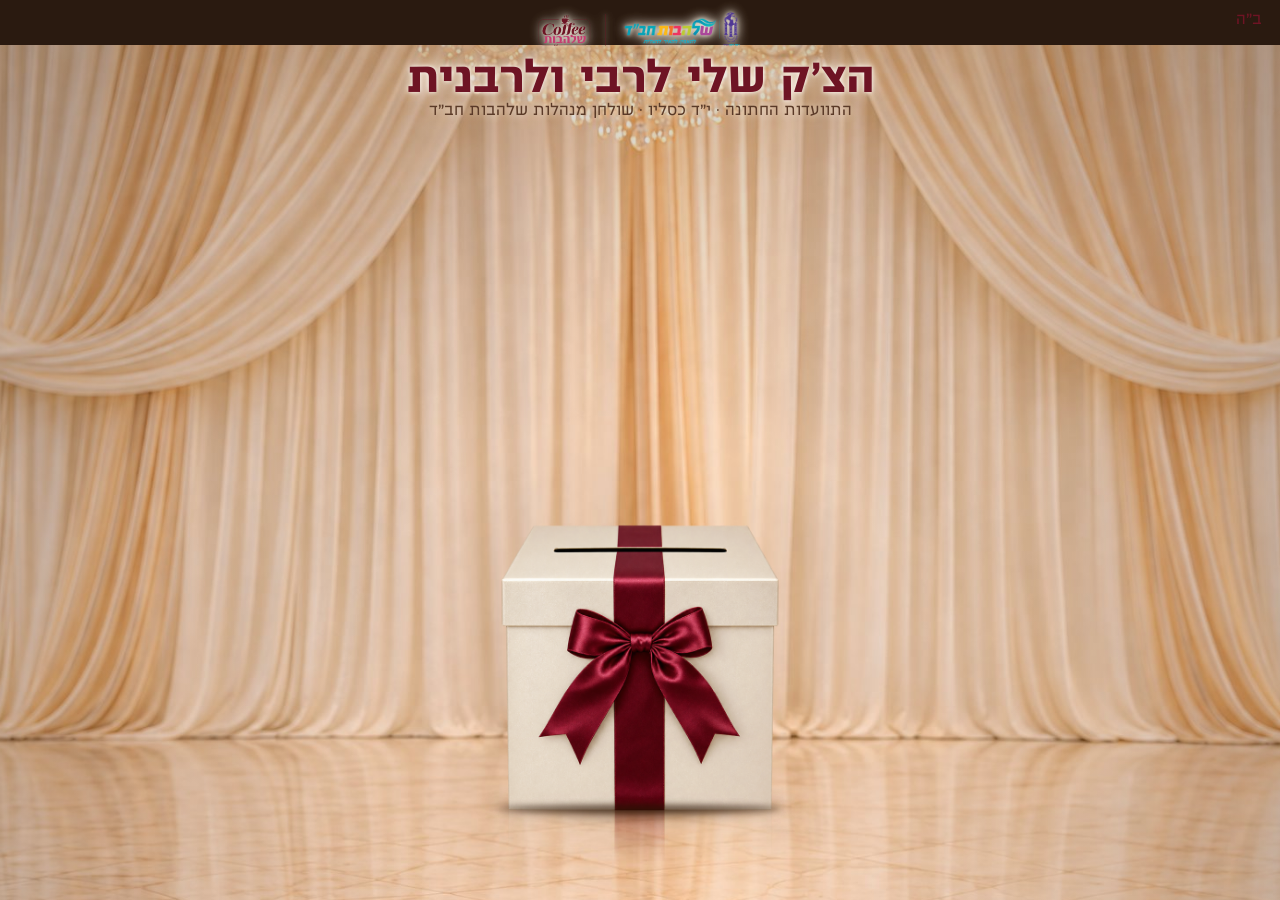
==== checks.html @ 69084625 "תיבת הצ'קים: בטלפון רק אישור, המתנות רק במסך המרכזי" ====
<!doctype html>
<html lang="he" dir="rtl">
<head>
<meta charset="utf-8">
<meta name="viewport" content="width=device-width, initial-scale=1">
<title>תיבת הצ׳קים לרבי ולרבנית</title>
<meta name="description" content="התוועדות החתונה · שולחן מנהלות שלהבות חב״ד — הצ׳ק שלך לרבי ולרבנית">
<meta property="og:title" content="תיבת הצ׳קים לרבי ולרבנית">
<meta property="og:image" content="https://ea649.github.io/rebbe-wedding-table/images/checks/box.png">
<style>
@font-face { font-family: 'Tamlil'; src: url('fonts/FbTamlil-Regular.otf') format('opentype'); font-weight: 400; font-display: swap; }
@font-face { font-family: 'Tamlil'; src: url('fonts/FbTamlil-Bold.otf') format('opentype'); font-weight: 700; font-display: swap; }
@font-face { font-family: 'Levin'; src: url('fonts/FbShirbut-Regular.otf') format('opentype'); font-display: swap; }
:root {
  --wine: #6e1424; --wine-deep: #3a0c14; --gold: #b08a48; --gold-soft: #e2c788; --ivory: #fbf6ec;
  --ink: #1f2b5a; /* דיו כחול של עט */
  --check: #e9f1f6; --check-line: #9db4c4; --check-txt: #2e4a5e;
  --f: 'Tamlil', sans-serif;
}
* { box-sizing: border-box; }
[hidden] { display: none !important; }
html, body { margin: 0; height: 100%; }
body { font-family: var(--f); background: #2a1a10; color: #fff; overflow: hidden; }
button, input, select, textarea { font-family: var(--f); }

/* ===== האולם: הרקע ממלא את המסך, התיבה יושבת על הבמה העגולה ===== */
.hall { position: fixed; left: 50%; bottom: -5vh; width: max(100vw, 150vh); height: max(66.667vw, 100vh); transform: translateX(-50%);
  overflow: hidden; }
/* הרקע עמום ומטושטש — רק הבמה והתיבה חדות */
.hall .bg { position: absolute; inset: 0; background: url('images/checks/hall-floor.jpg') center / 100% 100% no-repeat; }
.hall::after { content: ''; position: absolute; inset: 0; background: radial-gradient(ellipse at 50% 72%, transparent 30%, rgba(30,12,6,.35) 100%); pointer-events: none; }
/* החריץ בתיבה שבתמונה — יעד הצ'ק העף */
.box { position: absolute; left: 50%; bottom: 12.3%; width: 26%; aspect-ratio: 1; transform: translateX(-50%); z-index: 6; border: 0; padding: 0; background: none; cursor: pointer; transition: transform .25s; }
.box img { width: 100%; height: 100%; display: block; position: relative; }
/* עומדת על הרצפה: צל מגע צמוד והשתקפות עדינה בשיש */
.box::before { content: ''; position: absolute; left: 3%; right: 3%; top: 87%; height: 13%; background: radial-gradient(ellipse 50% 40% at 50% 38%, rgba(60,32,10,.75) 0%, rgba(60,32,10,.45) 45%, transparent 100%); filter: blur(5px); }
.box::after { content: ''; position: absolute; left: 10%; right: 10%; top: 91.6%; height: 2.4%; border-radius: 50%; background: rgba(45,22,6,.7); filter: blur(3px); pointer-events: none; }
.box .refl { position: absolute; left: 0; top: 86%; width: 100%; height: 100%; transform: scaleY(-1); opacity: .42; pointer-events: none; -webkit-mask-image: linear-gradient(to top, #000 0%, transparent 22%); mask-image: linear-gradient(to top, #000 0%, transparent 22%); }
.box:hover { transform: translateX(-50%) scale(1.03); }
.box:hover img:not(.refl) { filter: drop-shadow(0 0 1.6vw rgba(255,220,150,.9)); }
.box .slot { position: absolute; left: 50%; top: 18.8%; width: 50%; height: 0; transform: translateX(-50%); }

/* כל מתנה במארז פתוח, האיור יוצא ממנו והשם כתוב מתחת */
.gift { position: absolute; z-index: 4; transform: translate(-50%, 0); text-align: center; transition: left .8s, bottom .8s, width .8s, transform .25s; cursor: pointer; }
.gift:hover { transform: translate(-50%, -4%) scale(1.05); }
.pkg { position: relative; width: 100%; aspect-ratio: 1; }
.pkg .base { position: absolute; inset: 0; width: 100%; height: 100%; }
.gift .pkg::after { content: ''; position: absolute; left: 14%; right: 14%; top: 85%; height: 11%; background: radial-gradient(ellipse at 50% 35%, rgba(70,40,15,.55) 0%, rgba(70,40,15,.25) 42%, transparent 70%); filter: blur(2px); z-index: -1; }
.pkg .pics { position: absolute; left: 6%; right: 6%; bottom: 22%; display: flex; justify-content: center; align-items: flex-end; }
.pkg .pics.two { bottom: 34%; left: -4%; right: -4%; }
.pkg .front { position: absolute; left: 0; top: 41.9%; width: 100%; display: block; pointer-events: none; }
.pkg .pics > * { animation: float 3.2s ease-in-out infinite; }
.pkg .pics > * + * { animation-delay: -1.6s; }
@keyframes float { 0%, 100% { transform: translateY(0) rotate(-2deg); } 50% { transform: translateY(-5%) rotate(2deg); } }
.pkg .pics img { width: 100%; display: block; filter: drop-shadow(0 .3vw .5vw rgba(40,20,5,.35)); }
.pkg .pics.two img { width: 56%; flex: none; } .pkg .pics.two img + img { margin-inline-start: -8%; }
.gift .nm { display: block; margin-top: .3vw; color: var(--wine); font-family: 'Levin', var(--f); font-size: clamp(15px, 1.4vw, 28px); line-height: 1.05; white-space: nowrap;
  text-shadow: 0 0 6px #fff8ea, 0 0 12px #fff8ea, 0 0 3px #fff; }
.gift.new { animation: rise 1s cubic-bezier(.2,.9,.3,1.2); }
@keyframes rise { from { transform: translate(-50%, 40%) scale(.3); opacity: 0; } }
.pending { aspect-ratio: 1; width: 100%; display: grid; place-items: center; }
.pending i { width: 60%; aspect-ratio: 1; border-radius: 50%; background: radial-gradient(circle, rgba(255,240,200,.95), rgba(226,199,136,.5) 45%, transparent 70%); animation: glow 1.4s ease-in-out infinite alternate; }
@keyframes glow { to { transform: scale(1.25); opacity: .6; } }

/* ===== כותרת ===== */
.top { position: fixed; top: 0; left: 0; right: 0; z-index: 10; text-align: center; padding: 10px 16px 0; pointer-events: none; }
.bh { position: fixed; top: 12px; right: 18px; font-size: 15px; color: var(--wine); z-index: 11; }
.pill { display: inline-flex; align-items: center; gap: 14px; }
.pill img { filter: drop-shadow(0 0 6px rgba(255,248,234,.95)) drop-shadow(0 0 2px rgba(255,248,234,.9)); }
.pill img { height: clamp(38px, 3.2vw, 58px); display: block; } .pill img + img { height: clamp(30px, 2.5vw, 44px); padding-inline-start: 14px; border-inline-start: 1px solid rgba(110,20,36,.35); }
.top h1 { margin: 4px 0 0; font-weight: 700; font-size: clamp(28px, 3.2vw, 56px); line-height: 1.05; color: var(--wine); text-shadow: 0 0 14px rgba(255,250,240,.9), 0 0 4px #fff; }
.top .sub { font-size: clamp(14px, 1.2vw, 22px); color: #5a3a28; text-shadow: 0 0 8px rgba(255,250,240,.95); }

.count { position: fixed; right: 2.2vw; top: 6vh; z-index: 11; text-align: center; background: rgba(251,246,236,.92); color: var(--wine); border-radius: 18px; padding: 10px 18px; box-shadow: 0 0 0 1px var(--gold); }
.count b { display: block; font-size: clamp(28px, 3vw, 52px); line-height: 1; }
.count span { font-size: clamp(13px, 1vw, 18px); }
.qr { position: fixed; left: 2.2vw; top: 3vh; z-index: 11; text-align: center; color: var(--wine); font-weight: 700; font-size: clamp(15px, 1.2vw, 22px); background: #fff; padding: 12px 12px 8px; border-radius: 14px; }
body:not(.screen) .qr { display: none; }

/* ===== הצ'ק ===== */
.modal { position: fixed; inset: 0; z-index: 50; display: grid; place-items: center; background: rgba(25,10,5,.55); backdrop-filter: blur(3px); padding: 16px; overflow: auto; }
.modal[hidden] { display: none; }
.check { position: relative; width: min(1180px, 96vw); aspect-ratio: 2.25 / 1; container-type: inline-size; color: var(--check-txt); direction: rtl;
  background:
    repeating-linear-gradient(115deg, rgba(120,160,185,.07) 0 2px, transparent 2px 7px),
    radial-gradient(ellipse at 30% 40%, #f6fafc 0%, var(--check) 60%, #dce8ef 100%);
  border-radius: .6cqw; box-shadow: 0 3cqw 6cqw -2cqw rgba(0,0,0,.6); padding: 1.6cqw 3cqw 4.2cqw 5.6cqw; display: flex; flex-direction: column; transform-origin: 50% 50%; }
.check.in { animation: checkIn .55s cubic-bezier(.2,.9,.3,1.15); }
@keyframes checkIn { from { transform: translateY(30px) scale(.9) rotate(-2deg); opacity: 0; } }
/* פס צד שמאלי כמו בצ'ק אמיתי */
.check .side { position: absolute; left: 0; top: 0; bottom: 0; width: 3.6cqw; background: linear-gradient(180deg, #8c1e2e, #6e1424 60%, #43091a); border-radius: .6cqw 0 0 .6cqw; display: grid; place-items: center; }
.check .side span { writing-mode: vertical-rl; transform: rotate(180deg); color: var(--gold-soft); font-size: 1.25cqw; letter-spacing: .25em; white-space: nowrap; }
.check .x { position: absolute; top: .8cqw; left: 4.6cqw; width: 2.6cqw; height: 2.6cqw; border: 0; border-radius: 50%; background: rgba(46,74,94,.12); color: var(--check-txt); font-size: 1.8cqw; line-height: 1; cursor: pointer; }
.ck-head { display: flex; justify-content: space-between; align-items: flex-start; border-bottom: 1px solid var(--check-line); padding-bottom: .8cqw; }
.holder { font-size: 1.55cqw; line-height: 1.6; }
.holder .row { display: flex; align-items: baseline; gap: .6cqw; }
.holder label { font-weight: 700; color: var(--check-txt); }
.bank { display: flex; align-items: center; gap: 1cqw; text-align: left; margin-left: 3cqw; }
.bank img { height: 4.2cqw; display: block; }
.bank div { font-size: 1.2cqw; line-height: 1.3; text-align: right; }
.bank div b { display: block; font-size: 1.6cqw; color: var(--wine); }
.stamp { position: absolute; top: 6.2cqw; left: 40%; border: 2px solid var(--check-txt); padding: .15cqw 1.2cqw; font-size: 1.5cqw; font-weight: 700; transform: rotate(-8deg); opacity: .85; }
.stamp small { display: block; font-size: .8cqw; font-weight: 400; text-align: center; }

.line { display: flex; align-items: flex-end; gap: 1.2cqw; margin-top: 1.4cqw; }
.lbl { flex: none; font-size: 1.6cqw; font-weight: 700; line-height: 1.1; text-align: center; }
.lbl small { display: block; font-size: .85cqw; font-weight: 400; letter-spacing: .1em; direction: ltr; }
.fill { flex: 1; border-bottom: 1.5px solid var(--check-txt); min-height: 3.4cqw; display: flex; align-items: flex-end; padding: 0 .8cqw .2cqw; }
.hand { color: var(--ink); font-family: 'Levin', var(--f); font-size: 3cqw; font-weight: 400; line-height: 1.15; }
input.hand, textarea.hand, select.hand { width: 100%; border: 0; background: transparent; outline: none; padding: 0; }
input.hand::placeholder, textarea.hand::placeholder { color: rgba(31,43,90,.38); font-weight: 400; }
select.hand { font-family: var(--f); }
.holder input.hand { font-size: 1.9cqw; border-bottom: 1px dotted var(--check-line); width: 18cqw; }
.holder select.hand { font-size: 1.7cqw; border-bottom: 1px dotted var(--check-line); width: 18cqw; cursor: pointer; }

/* שורת "על סך" עם הקטגוריות ותיבת הסכום שמציגה את האיור */
.sum { flex: 1; display: flex; gap: 2cqw; margin-top: 1.6cqw; align-items: stretch; }
.sum .line.cats-line { align-items: flex-start; }
.sum .line.cats-line .lbl { padding-top: .3cqw; }
.sum .main { flex: 1; display: flex; flex-direction: column; justify-content: space-between; gap: 1.2cqw; }
.chips { display: flex; flex-wrap: wrap; gap: .7cqw; }
.chip { border: 1.5px solid var(--check-line); background: rgba(255,255,255,.7); color: var(--check-txt); border-radius: 99px; padding: .25cqw 1cqw .35cqw; font-size: 1.55cqw; cursor: pointer; transition: .15s; }
.chip:hover { border-color: var(--wine); }
.chip.on { background: var(--wine); color: #fff; border-color: var(--wine); box-shadow: 0 .3cqw .8cqw -.2cqw rgba(110,20,36,.6); }
.chip.other { border: 2px solid var(--gold); background: linear-gradient(160deg, #fff7df, #f3dfae); color: var(--wine); font-weight: 700; box-shadow: 0 0 0 3px rgba(226,199,136,.35), 0 .3cqw .9cqw -.2cqw rgba(176,138,72,.7); }
.chip.other.on { background: linear-gradient(160deg, #c9a45a, #b08a48); color: #fff; border-color: #8a6a2e; }
.amount { flex: none; width: 23cqw; border: 1.5px solid var(--check-txt); background: rgba(255,255,255,.55); display: grid; place-items: center; position: relative; padding: .6cqw; }
.amount::before { content: 'המתנה'; position: absolute; top: -1.1cqw; right: 1cqw; background: var(--check); padding: 0 .5cqw; font-size: 1.1cqw; font-weight: 700; }
.amount .pics { display: flex; justify-content: center; align-items: flex-end; width: 100%; height: 100%; }
.amount img { max-width: 100%; max-height: 19cqw; object-fit: contain; filter: drop-shadow(0 .4cqw .5cqw rgba(0,0,0,.3)); animation: pop .4s ease; }
.amount .pics.two img { max-width: 55%; } .amount .pics.two img + img { margin-inline-start: -8%; }
.amount .empty { font-size: 1.2cqw; color: rgba(46,74,94,.55); text-align: center; line-height: 1.3; }
.amount .magic { font-size: 1.25cqw; text-align: center; color: var(--wine); line-height: 1.3; }
.amount .magic b { display: block; font-size: 3.4cqw; }
@keyframes pop { from { transform: scale(.6); opacity: 0; } }
textarea.hand { resize: none; font-size: 2.1cqw; height: 3.1cqw; overflow: hidden; }

.ck-foot { display: flex; align-items: flex-end; gap: 2cqw; margin-top: 1.6cqw; }
.sig { flex: 1.3; }
.sig .fill { justify-content: center; }
.sig .hand { font-size: 3.6cqw; transform: rotate(-4deg); display: inline-block; }
.date { flex: 1; display: flex; gap: .8cqw; align-items: flex-end; }
.date .fill { justify-content: center; } .date .hand { font-size: 2.2cqw; }
.go { flex: none; border: 0; cursor: pointer; background: linear-gradient(160deg, #8c1e2e, #6e1424 55%, #43091a); color: #fff; font-size: 1.8cqw; font-weight: 700; padding: .8cqw 2.2cqw; border-radius: 99px; box-shadow: 0 0 0 2px var(--gold-soft), 0 1cqw 2cqw -.6cqw rgba(40,5,10,.7); }
.go:disabled { opacity: .6; cursor: wait; }
.err { color: #b3261e; font-size: 1.3cqw; font-weight: 700; min-height: 1.6cqw; text-align: center; margin-top: .3cqw; }
.micr { position: absolute; bottom: 1.2cqw; left: 6cqw; right: 3cqw; direction: ltr; text-align: center; font-family: 'OCR A Std', 'Consolas', monospace; font-size: 1.45cqw; letter-spacing: .3em; color: #3c4f5c; opacity: .8; }

/* טלפון: הצ'ק עומד לאורך */
@media (max-width: 700px) {
  .check { aspect-ratio: auto; container-type: normal; padding: 14px 14px 46px 40px; font-size: 16px; }
  .check .side { width: 26px; } .check .side span { font-size: 11px; }
  .check .x { left: 34px; top: 8px; width: 30px; height: 30px; font-size: 20px; }
  .ck-head { flex-direction: column-reverse; gap: 10px; padding-bottom: 10px; }
  .bank { margin: 0 auto 0 0; } .bank img { height: 34px; } .bank div { font-size: 12px; } .bank div b { font-size: 15px; }
  .holder { font-size: 16px; } .holder input.hand, .holder select.hand { width: 100%; font-size: 18px; }
  .stamp { top: 12px; left: auto; right: 14px; font-size: 13px; padding: 2px 8px; } .stamp small { font-size: 8px; }
  .line { margin-top: 14px; } .lbl { font-size: 15px; } .lbl small { font-size: 9px; } .fill { min-height: 34px; } .hand { font-size: 22px; }
  .sum { flex-direction: column-reverse; margin-top: 14px; flex: none; }
  .amount img { max-height: 135px; }
  .amount { width: 100%; height: 150px; } .amount::before { font-size: 12px; top: -10px; } .amount img { max-height: 135px; } .amount .empty, .amount .magic { font-size: 13px; } .amount .magic b { font-size: 30px; }
  .chip { font-size: 14px; padding: 4px 11px 5px; } .chips { gap: 6px; }
  textarea.hand { font-size: 18px; height: 52px; }
  .ck-foot { flex-wrap: wrap; } .sig { flex-basis: 100%; } .sig .hand { font-size: 24px; } .date .hand { font-size: 18px; }
  .go { font-size: 18px; padding: 10px 22px; flex-basis: 100%; }
  .err { font-size: 14px; }
  .micr { font-size: 10px; bottom: 12px; left: 40px; right: 10px; }
}

/* ===== גילוי: מארז סגור ← הסרט נפתח והמכסה עף ← האיור עולה מתוך המארז ← השם נכתב ===== */
body:not(.big) .gift { display: none; }
/* בטלפון: אחרי השליחה רק אישור */
.thanks { position: fixed; inset: 0; z-index: 48; display: grid; place-items: center; padding: 16px; background: rgba(30,12,6,.55); backdrop-filter: blur(4px); animation: fadeIn .4s; }
.thanks[hidden] { display: none; }
.thanks .card { background: #fbf6ec; color: var(--wine); border-radius: 22px; padding: 30px 28px 24px; text-align: center; max-width: 420px; width: 100%; box-shadow: 0 0 0 2px var(--gold-soft), 0 24px 50px -16px rgba(0,0,0,.6); animation: drop .7s cubic-bezier(.2,.9,.3,1.25); }
.thanks .ok { width: 64px; height: 64px; margin: 0 auto 10px; border-radius: 50%; background: var(--wine); color: #fff; display: grid; place-items: center; font-size: 34px; }
.thanks h2 { margin: 0; font-size: 30px; font-weight: 700; }
.thanks p { margin: 8px 0 18px; font-size: 18px; color: #4a3428; }
.thanks button { border: 0; cursor: pointer; background: var(--wine); color: #fff; font-family: var(--f); font-size: 17px; font-weight: 700; padding: 10px 24px; border-radius: 99px; }
.reveal { position: fixed; inset: 0; z-index: 40; display: grid; place-items: center; pointer-events: none; background: radial-gradient(circle at 50% 45%, rgba(90,40,15,.45), rgba(20,8,4,.82) 70%); backdrop-filter: blur(4px); animation: fadeIn .4s; }
.reveal[hidden] { display: none; }
@keyframes fadeIn { from { opacity: 0; } }
.reveal .stagebox { position: relative; width: min(36vh, 62vw); margin-top: min(14vh, 30vw); margin-bottom: 18vh; }
.reveal .pkg { animation: drop .8s cubic-bezier(.2,.9,.3,1.25); }
@keyframes drop { from { transform: translateY(-60vh) scale(.6); opacity: 0; } }
.reveal .pkg .closed { position: absolute; inset: 0; width: 100%; height: 100%; }
.reveal .pkg .base { opacity: 0; transform: scale(.9); }
.reveal .pkg::before { content: ''; position: absolute; left: -60%; right: -60%; top: -120%; bottom: 20%; background: radial-gradient(circle, rgba(255,238,195,.95) 0%, rgba(255,220,150,.45) 35%, transparent 65%); opacity: 0; z-index: -1; transition: opacity 1s; }
.reveal .pkg .pics { height: 150%; left: -15%; right: -15%; bottom: 62%; align-items: flex-end; }
.reveal .pkg .pics > * { opacity: 0; transform: translateY(70%) scale(.3); animation: none; }
.reveal .pkg .pics img { width: auto; max-width: 100%; height: auto; max-height: 100%; object-fit: contain; }
.reveal .pkg .pics.two img { max-width: 56%; } .reveal .pkg .pics.two img + img { margin-inline-start: -4%; margin-bottom: 10%; }
.reveal .pkg .pics .pending { width: 70%; }
.reveal.shake .pkg .closed { animation: shake .5s ease-in-out 2; }
@keyframes shake { 25% { transform: rotate(-4deg); } 75% { transform: rotate(4deg); } }
.reveal.open .pkg .closed { opacity: 0; transform: scale(1.08); transition: opacity .3s, transform .3s; }
.reveal.open .pkg .base { opacity: 1; transform: scale(1); transition: opacity .3s, transform .6s cubic-bezier(.2,1.6,.4,1); }
.reveal.open .pkg::before { opacity: 1; }
.reveal.open .pkg .pics > * { animation: popUp 1.2s cubic-bezier(.2,1.3,.4,1) .3s forwards, float 3.2s ease-in-out 1.5s infinite; }
.reveal.open .pkg .pics > * + * { animation-delay: .5s, 1.7s; }
@keyframes popUp { 0% { opacity: 0; transform: translateY(70%) scale(.3) rotate(0); } 100% { opacity: 1; transform: translateY(0) scale(1) rotate(-3deg); } }
.reveal .rvname { position: absolute; left: 50%; top: 102%; transform: translateX(-50%); width: min(900px, 92vw); text-align: center; }
.reveal .rvname b { display: block; color: #fff; font-family: 'Levin', var(--f); font-weight: 400; font-size: clamp(40px, 4.6vw, 84px); line-height: 1.05; text-shadow: 0 2px 4px rgba(60,20,0,.75), 0 0 24px rgba(110,20,36,.7); clip-path: inset(0 0 0 100%); }
.reveal .rvname span { display: block; color: #fff6e0; font-size: clamp(17px, 1.6vw, 28px); margin-top: 4px; text-shadow: 0 1px 6px rgba(0,0,0,.85); opacity: 0; }
.reveal.named .rvname b { clip-path: inset(0 0 0 0); transition: clip-path 1.4s ease; }
.reveal.named .rvname span { opacity: 1; transition: opacity .8s 1s; }
.reveal.out { opacity: 0; transition: opacity .5s; }
.reveal.click { pointer-events: auto; cursor: pointer; }
.reveal:not(.click) .close-hint { display: none; }
.reveal.shrinking { background: transparent; backdrop-filter: none; transition: background .9s, backdrop-filter .9s; }
.reveal.shrinking .rvname { opacity: 0; transition: opacity .3s; }
.reveal .close-hint { position: absolute; left: 50%; bottom: 3vh; transform: translateX(-50%); color: #f3dfae; font-size: clamp(14px, 1.1vw, 20px); opacity: .85; }

/* הצ'ק עף לתוך התיבה */
.flying { position: fixed; z-index: 45; pointer-events: none; transition: transform 1.1s cubic-bezier(.5,0,.6,1), opacity .3s 1s; }
.sparkle { position: fixed; z-index: 46; width: 8px; height: 8px; border-radius: 50%; background: #ffe9a8; box-shadow: 0 0 10px 3px #ffd56a; pointer-events: none; animation: sp 1s ease-out forwards; }
@keyframes sp { to { transform: translate(var(--dx), var(--dy)) scale(.2); opacity: 0; } }

@media (max-width: 700px) {
  body { overflow: hidden; }

  .pill img { height: 28px; } .pill img + img { height: 20px; }
  .count { top: auto; right: 12px; bottom: 100px; padding: 6px 12px; }
}
</style>
</head>
<body>
<div class="hall" id="hall">
  <div class="bg"></div>
  <div class="slot" id="box"></div>
  <button class="box" id="open" aria-label="לשים צ׳ק בתיבה"><img class="refl" src="images/checks/box-plain.png" alt=""><img src="images/checks/box-plain.png" alt="תיבת הצ׳קים"><span class="slot" id="box"></span></button>
</div>

<span class="bh">ב״ה</span>
<header class="top">
  <div class="pill"><img src="images/logo-shalhevet.png" alt="שלהבות חב״ד"><img src="images/logo-coffee-shalhevet.png" alt="Coffee שלהבות"></div>
  <h1>הצ׳ק שלי לרבי ולרבנית</h1>
  <div class="sub">התוועדות החתונה · י״ד כסליו · שולחן מנהלות שלהבות חב״ד</div>
</header>

<div class="count" id="count" hidden><b>0</b><span>צ׳קים בתיבה</span></div>
<div class="qr" id="qrBox"><div id="qr"></div>סרקי להכנסת צ׳ק</div>

<!-- הצ'ק -->
<div class="modal" id="modal" hidden>
  <form class="check" id="check" novalidate>
    <div class="side"><span>שלהבות חב״ד · רשת חינוך חב״ד</span></div>
    <button type="button" class="x" id="close" aria-label="סגירה">×</button>
    <div class="ck-head">
      <div class="holder">
        <div class="row"><label for="fName">שם המנהלת:</label><input class="hand" id="fName" maxlength="40" autocomplete="name" placeholder="השם שלך"></div>
        <div class="row"><label for="fBranch">סניף:</label><select class="hand" id="fBranch"></select></div>
        <div class="row" id="otherWrap" hidden><label for="fOther">שם הסניף:</label><input class="hand" id="fOther" maxlength="30"></div>
      </div>
      <div class="bank"><img src="images/logo-shalhevet.png" alt=""><div><b>בנק המתנות</b>שלהבות חב״ד · סניף 770</div></div>
    </div>
    <div class="stamp">למוטב בלבד<small>הרבי והרבנית</small></div>

    <div class="line">
      <div class="lbl">שלמו ל<small>PAY TO</small></div>
      <div class="fill"><span class="hand">הרבי והרבנית ✦ לרגל יום חתונתם, י״ד כסליו</span></div>
    </div>

    <div class="sum">
      <div class="main">
        <div class="line cats-line" style="margin-top:0">
          <div class="lbl">על סך<small>THE SUM OF</small></div>
          <div class="chips" id="chips"></div>
        </div>
        <div class="line" style="margin-top:0">
          <div class="lbl">בפירוט<small>DETAILS</small></div>
          <div class="fill"><textarea class="hand" id="fText" maxlength="300" rows="1" placeholder="מה עשיתי השנה בבית הספר שלי..."></textarea></div>
        </div>
      </div>
      <div class="amount" id="amount" hidden><div class="empty">בחרי מתנה<br>והאיור יופיע כאן</div></div>
    </div>

    <div class="ck-foot">
      <div class="sig">
        <div class="fill"><span class="hand" id="sig">&nbsp;</span></div>
        <div class="lbl" style="margin-top:.4cqw">חתימה<small>SIGNATURE</small></div>
      </div>
      <div class="date">
        <div style="flex:1"><div class="fill"><span class="hand">י״ד</span></div><div class="lbl" style="margin-top:.4cqw">יום</div></div>
        <div style="flex:1.3"><div class="fill"><span class="hand">כסליו</span></div><div class="lbl" style="margin-top:.4cqw">חודש</div></div>
        <div style="flex:1.3"><div class="fill"><span class="hand">תשפ״ז</span></div><div class="lbl" style="margin-top:.4cqw">שנה</div></div>
      </div>
      <button class="go" id="go">לחתום ולשים בתיבה</button>
    </div>
    <div class="err" id="err"></div>
    <div class="micr">⑈0770⑈ ⑆14·12·5787⑆ 0024⑈ 1951</div>
  </form>
</div>

<div class="thanks" id="thanks" hidden><div class="card"><div class="ok">✓</div><h2>הצ׳ק התקבל!</h2><p>תודה רבה. המתנה שלך מופיעה עכשיו על המסך המרכזי.</p><button type="button" id="thanksClose">סגירה</button></div></div>
<div class="reveal" id="reveal" hidden><div class="stagebox"><div class="pkg" id="rvPkg"></div><div class="rvname"><b id="rvName"></b><span id="rvText"></span></div></div><div class="close-hint">לחיצה בכל מקום — חזרה לתיבה</div></div>

<script src="https://cdnjs.cloudflare.com/ajax/libs/qrcode-generator/1.4.4/qrcode.min.js"></script>
<script type="module">
import { getState, post, store, esc, fillBranches, apiBase } from './app.js';
const $ = (id) => document.getElementById(id);
const params = new URLSearchParams(location.search);
const screen = params.has('screen'), demo = params.has('demo');
if (screen) document.body.classList.add('screen');
const big = screen || demo; // רק במסך המרכזי רואים את המתנות
if (big) document.body.classList.add('big');

// קטגוריות: שם על הצ'ק + איור
const CATS = [
  ['hafrada', 'חיזוק הפרדה'], ['kippah', 'השתדלות בנושא כיפה'], ['tzniut', 'צניעות ולבוש'], ['staff', 'חיזוק הצוות'],
  ['pedagogy', 'פעולה פדגוגית להצלחה'], ['tefila', 'תפילה'], ['torah', 'לימוד תורה'], ['shabbat', 'שבת'],
  ['tzedaka', 'צדקה'], ['ahava', 'חסד ואהבת ישראל'], ['parents', 'הורים ומשפחות'], ['mivtzaim', 'מבצעים והפצת יהדות'],
  ['other', 'משהו אחר ✨'],
];
const CAT_NAME = Object.fromEntries(CATS);
const pics = (c) => c.cat === 'hafrada' ? ['images/checks/hafrada-girls.png', 'images/checks/hafrada-boys.png']
  : c.cat === 'other' ? (c.img ? [(c.img.startsWith('/') ? (apiBase() || '') : '') + c.img] : [])
  : [`images/checks/${c.cat}.png`];
const pkgHtml = (c) => `<img class="base" src="images/checks/gift-flaps-open.png" alt=""><div class="pics${c.cat === 'hafrada' ? ' two' : ''}">${picsHtml(c)}</div><img class="front" src="images/checks/gift-front.png" alt="">`;
const picsHtml = (c) => { const p = pics(c); return p.length ? p.map((s) => `<img src="${esc(s)}" alt="">`).join('') : '<div class="pending"><i></i></div>'; };

// ===== הצ'ק =====
fillBranches($('fBranch'));
$('fBranch').onchange = () => { $('otherWrap').hidden = $('fBranch').value !== 'אחר'; };
const me = store.get('me'); if (me) { $('fName').value = me.name || ''; if (me.branch) $('fBranch').value = me.branch; }
let cat = null;
$('chips').innerHTML = CATS.map(([k, n]) => `<button type="button" class="chip${k === 'other' ? ' other' : ''}" data-k="${k}">${n}</button>`).join('');
$('chips').onclick = (e) => {
  const b = e.target.closest('.chip'); if (!b) return;
  cat = b.dataset.k;
  $('chips').querySelectorAll('.chip').forEach((x) => x.classList.toggle('on', x === b));
  const a = $('amount');
  if (cat === 'other') { a.innerHTML = '<div class="magic"><b>✨</b>כתבי בפירוט מה עשית —<br>ונצייר לך איור מיוחד באותו רגע</div>'; $('fText').focus(); }
  else a.innerHTML = `<div class="pics${cat === 'hafrada' ? ' two' : ''}">${picsHtml({ cat })}</div>`;
};
const sig = () => { $('sig').textContent = $('fName').value.trim() || ' '; };
$('fName').oninput = sig; sig();

const openCheck = () => { $('modal').hidden = false; $('check').classList.remove('in'); void $('check').offsetWidth; $('check').classList.add('in'); $('err').textContent = ''; ($('fName').value ? $('fText') : $('fName')).focus(); };
const closeCheck = () => { $('modal').hidden = true; };
$('open').onclick = openCheck;
// מי שסורקת את הברקוד מגיעה ישר לצ'ק
if (params.has('check')) openCheck(); $('close').onclick = closeCheck;
$('modal').onclick = (e) => { if (e.target === $('modal')) closeCheck(); };
addEventListener('keydown', (e) => { if (e.key === 'Escape') closeCheck(); });

let busy = false;
$('check').onsubmit = async (e) => {
  e.preventDefault(); if (busy) return;
  const name = $('fName').value.trim();
  const branch = $('fBranch').value === 'אחר' ? ($('fOther').value.trim() || 'אחר') : $('fBranch').value;
  const text = $('fText').value.trim();
  if (name.length < 2) return ($('err').textContent = 'נא למלא שם');
  if (!cat) return ($('err').textContent = 'נא לבחור "על סך" — מה המתנה');
  if (cat === 'other' && text.length < 3) return ($('err').textContent = 'נא לכתוב בפירוט מה עשית, כדי שנצייר את האיור');
  busy = true; $('go').disabled = true; $('err').textContent = '';
  try {
    let c;
    if (demo) c = { id: 'd' + Date.now().toString(36), name, branch, cat, text, img: null, at: new Date().toISOString() };
    else {
      const r = await post('/api/check', { name, branch, cat, text });
      if (!r.ok) { $('err').textContent = r.error || 'משהו השתבש, נסי שוב'; busy = false; $('go').disabled = false; return; }
      c = r.check; state = r.state;
    }
    store.set('me', { name, branch });
    if (demo) state.checks.push(c);
    seen.add(c.id);
    await flyIntoBox();
    if (big) { const shown = autoShow(c); render(); await shown; }
    else { render(); $('thanks').hidden = false; }
    $('fText').value = ''; cat = null; $('chips').querySelectorAll('.chip').forEach((x) => x.classList.remove('on'));
    $('amount').innerHTML = '<div class="empty">בחרי מתנה<br>והאיור יופיע כאן</div>';
  } catch { $('err').textContent = 'אין כרגע חיבור — נסי שוב בעוד רגע'; }
  busy = false; $('go').disabled = false;
};

// הצ'ק מתקפל ועף לחריץ של התיבה
function flyIntoBox() {
  return new Promise((done) => {
    const ck = $('check'), r = ck.getBoundingClientRect(), b = $('box').getBoundingClientRect();
    const fly = ck.cloneNode(true); fly.classList.remove('in'); fly.classList.add('flying');
    Object.assign(fly.style, { left: r.left + 'px', top: r.top + 'px', width: r.width + 'px', height: r.height + 'px', margin: 0 });
    document.body.appendChild(fly); closeCheck();
    const tx = b.left + b.width / 2 - (r.left + r.width / 2), ty = b.top + b.height * .14 - (r.top + r.height / 2);
    const s = (b.width * .45) / r.width;
    requestAnimationFrame(() => requestAnimationFrame(() => { fly.style.transform = `translate(${tx}px, ${ty}px) scale(${s}) rotateX(70deg)`; fly.style.opacity = 0; }));
    setTimeout(() => { fly.remove(); sparkles(b.left + b.width / 2, b.top + b.height * .14); done(); }, 1150);
  });
}
function sparkles(x, y) {
  for (let i = 0; i < 22; i++) {
    const s = document.createElement('i'); s.className = 'sparkle';
    const a = Math.random() * Math.PI * 2, d = 60 + Math.random() * 140;
    s.style.cssText = `left:${x}px;top:${y}px;--dx:${Math.cos(a) * d}px;--dy:${Math.sin(a) * d - 60}px`;
    document.body.appendChild(s); setTimeout(() => s.remove(), 1100);
  }
}

// לחיצה על מתנה: האיור בגדול והטקסט שהמנהלת כתבה
const showing = new Set();
function showGift(c, auto) {
  const rv = $('reveal'); rv.className = 'reveal' + (auto ? '' : ' click'); rv.hidden = false;
  const sb = rv.querySelector('.stagebox'); sb.style.transition = ''; sb.style.transform = '';
  const pk = $('rvPkg'); pk.innerHTML = pkgHtml(c);
  pk.style.animation = 'none'; void pk.offsetWidth; pk.style.animation = '';
  $('rvName').textContent = c.name + (c.branch ? ' · ' + c.branch : '');
  $('rvText').textContent = CAT_NAME[c.cat] && c.cat !== 'other' ? CAT_NAME[c.cat] + (c.text ? ' — ' + c.text : '') : c.text;
  requestAnimationFrame(() => { rv.classList.add('open'); setTimeout(() => rv.classList.add('named'), 700); });
}
// הצגה אוטומטית של מתנה חדשה: בגדול עם השם והטקסט, ואז מתכווצת למקומה ליד התיבה
const showQ = []; let showBusy = false;
function autoShow(c) { showing.add(c.id); return new Promise((done) => { showQ.push([c, done]); if (!showBusy) nextShow(); }); }
function nextShow() {
  const it = showQ.shift(); if (!it) { showBusy = false; return; }
  showBusy = true; const [c, done] = it;
  showGift(c, true);
  const finish = () => shrinkTo(c).then(() => { showing.delete(c.id); render(); done(); nextShow(); });
  const needWait = c.cat === 'other' && !c.img && !demo;
  if (!needWait) return void setTimeout(finish, 6500);
  const t0 = Date.now();
  const tick = setInterval(() => {
    const cur = (state.checks || []).find((x) => x.id === c.id);
    const box = $('rvPkg').querySelector('.pics');
    if (cur && cur.img && !box.querySelector('img')) { box.innerHTML = picsHtml(cur); clearInterval(tick); setTimeout(finish, 6000); }
    if (Date.now() - t0 > 90000) { clearInterval(tick); finish(); }
  }, 1000);
}
function shrinkTo(c) {
  return new Promise((ok) => {
    const rv = $('reveal'), sb = rv.querySelector('.stagebox');
    const el = $('hall').querySelector(`.gift[data-id="${c.id}"]`);
    if (!el) { hideGift(); return void setTimeout(ok, 500); }
    const a = $('rvPkg').getBoundingClientRect(), b = el.querySelector('.pkg').getBoundingClientRect();
    rv.classList.add('shrinking');
    sb.style.transformOrigin = `${a.left + a.width / 2 - sb.getBoundingClientRect().left}px ${a.top + a.height / 2 - sb.getBoundingClientRect().top}px`;
    sb.style.transition = 'transform 1s cubic-bezier(.5,0,.3,1)';
    sb.style.transform = `translate(${b.left + b.width / 2 - (a.left + a.width / 2)}px, ${b.top + b.height / 2 - (a.top + a.height / 2)}px) scale(${b.width / a.width})`;
    setTimeout(() => { rv.hidden = true; rv.className = 'reveal'; sb.style.transition = ''; sb.style.transform = ''; ok(); }, 1000);
  });
}
function hideGift() { const rv = $('reveal'); if (rv.hidden) return; rv.classList.add('out'); setTimeout(() => { rv.hidden = true; }, 500); }
$('thanksClose').onclick = () => { $('thanks').hidden = true; };
$('reveal').onclick = () => { if ($('reveal').classList.contains('click')) hideGift(); };
addEventListener('keydown', (e) => { if (e.key === 'Escape') hideGift(); });
$('hall').addEventListener('click', (e) => {
  const g = e.target.closest('.gift'); if (!g) return;
  const c = (state.checks || []).find((x) => x.id === g.dataset.id); if (c) showGift(c);
});

// ===== המתנות סביב התיבה =====
// משבצות: מימין ומשמאל לתיבה, שורות על הרצפה ומעליה
function slots(n) {
  const out = []; const W = [10.2, 8.8, 7.5, 6.4], B = [7, 15.5, 23, 29.5];
  for (let i = 0; i < n; i++) {
    const side = i % 2 ? -1 : 1, k = Math.floor(i / 2), col = k % 3, row = Math.min(3, Math.floor(k / 3));
    const w = W[row], x = 50 + side * (15 + w * .6 + col * w * 1.08 + (row % 2) * w * .5);
    out.push({ x, b: B[row], w });
  }
  return out;
}
let state = { checks: [] }; const seen = new Set(); let first = true;
function render() {
  const list = state.checks || []; const hall = $('hall'); const pos = slots(list.length);
  list.forEach((c, i) => {
    let el = hall.querySelector(`.gift[data-id="${c.id}"]`);
    const key = c.img || c.cat;
    if (!el) {
      el = document.createElement('div'); el.className = 'gift'; el.dataset.id = c.id;
      hall.appendChild(el);
      if (big && !first && !seen.has(c.id)) autoShow(c);
      seen.add(c.id);
      if (!first && !showing.has(c.id)) el.classList.add('new');
    }
    if (el.dataset.key !== key) {
      el.dataset.key = key;
      el.innerHTML = `<div class="pkg">${pkgHtml(c)}</div><span class="nm">${esc(c.name)}</span>`;
      el.title = `${c.name}${c.branch ? ' · ' + c.branch : ''}: ${CAT_NAME[c.cat] || ''}${c.text ? ' — ' + c.text : ''}`;
    }
    el.style.visibility = showing.has(c.id) ? 'hidden' : '';
    const p = pos[i]; el.style.left = p.x + '%'; el.style.bottom = p.b + '%'; el.style.width = p.w + '%'; el.style.zIndex = 4 + 100 - Math.round(p.b);
  });
  hall.querySelectorAll('.gift').forEach((el) => { if (!list.find((c) => c.id === el.dataset.id)) el.remove(); });
  $('count').innerHTML = `<b>${list.length}</b><span>צ׳קים בתיבה</span>`;
  list.forEach((c) => seen.add(c.id));
  first = false;
}

if (screen && window.qrcode) {
  const q = qrcode(0, 'M'); q.addData(location.href.split('?')[0] + '?check'); q.make();
  $('qr').innerHTML = q.createSvgTag({ cellSize: 4, margin: 0 }).replace(/fill="white"/g, 'fill="none"').replace(/fill="black"/g, 'fill="#6e1424"');
  $('qr').querySelector('svg').style.cssText = 'width:min(11vw,20vh);height:auto;display:block;margin-bottom:6px';
}

async function refresh() {
  if (demo) return;
  const s = await getState(); state = { ...s, checks: s.checks || [] }; render();
}
if (demo) {
  // דוגמאות להצגה בלבד — לא נשמרות בשרת
  const D = [['חני קרניאל', 'גדרה', 'hafrada', 'הפרדה מלאה בהפסקות ובחצר'], ['שייני וולסוב', 'רמת ישי', 'kippah', 'כל הבנים מגיעים עם כיפה'], ['שטרנה שנור', 'גני תקווה', 'staff', 'ערב גיבוש לצוות'],
    ['שרי הר צבי', 'חולון', 'pedagogy', 'תוכנית קריאה — כל הכיתות עלו ברמה'], ['מושקא ערד', 'באר יעקב', 'shabbat', 'קבלת שבת שבועית עם ההורים'], ['אילה פרחאן', 'נתניה', 'tefila', ''], ['רינה אלהרר', 'אשקלון', 'tzniut', '']];
  state = { checks: D.map(([name, branch, cat, text], i) => ({ id: 'demo' + i, name, branch, cat, text, at: '' })) };
  render();
} else { await refresh(); setInterval(refresh, screen ? 3000 : 5000); }
addEventListener('resize', render);
</script>
</body>
</html>
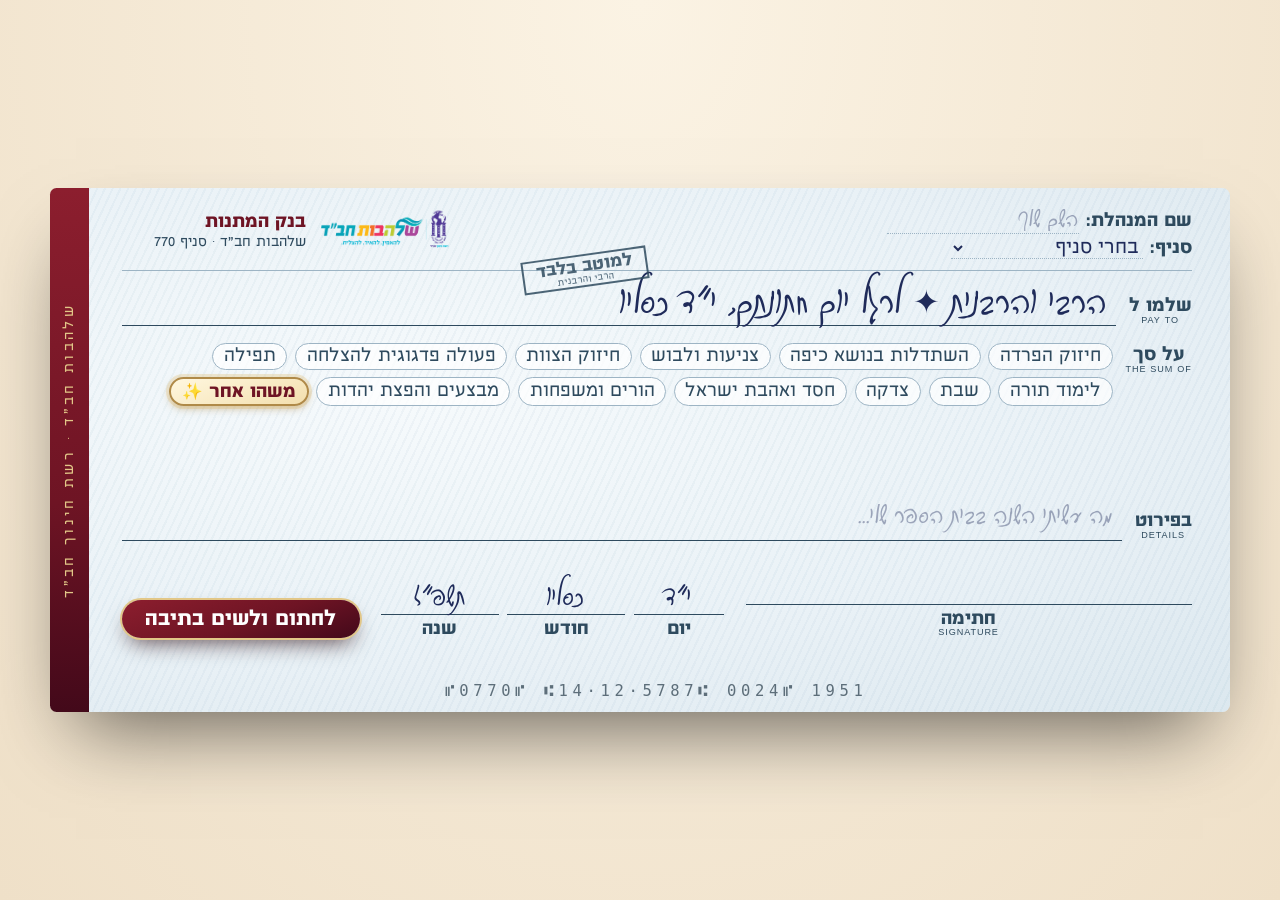
==== commit 76549ea3: "תיבת הצ'קים: בסריקה רק הצ'ק, תצוגה גדולה מותאמת למסך" ====
--- a/checks.html
+++ b/checks.html
@@ -169,6 +169,12 @@
 
 /* ===== גילוי: מארז סגור ← הסרט נפתח והמכסה עף ← האיור עולה מתוך המארז ← השם נכתב ===== */
 body:not(.big) .gift { display: none; }
+/* מצב מילוי בלבד (סריקה): בלי אולם, בלי קופסה, בלי כותרת — רק הצ'ק */
+body.formonly { overflow: auto; background: radial-gradient(ellipse at 50% 0%, #fbf3e4 0%, #efe0c8 100%); }
+body.formonly .hall, body.formonly .top, body.formonly .qr, body.formonly .count, body.formonly .bh { display: none; }
+body.formonly .modal { background: transparent; backdrop-filter: none; position: static; min-height: 100vh; min-height: 100svh; }
+body.formonly .check .x { display: none; }
+body.formonly .thanks { background: radial-gradient(ellipse at 50% 0%, #fbf3e4 0%, #efe0c8 100%); backdrop-filter: none; }
 /* בטלפון: אחרי השליחה רק אישור */
 .thanks { position: fixed; inset: 0; z-index: 48; display: grid; place-items: center; padding: 16px; background: rgba(30,12,6,.55); backdrop-filter: blur(4px); animation: fadeIn .4s; }
 .thanks[hidden] { display: none; }
@@ -180,13 +186,13 @@
 .reveal { position: fixed; inset: 0; z-index: 40; display: grid; place-items: center; pointer-events: none; background: radial-gradient(circle at 50% 45%, rgba(90,40,15,.45), rgba(20,8,4,.82) 70%); backdrop-filter: blur(4px); animation: fadeIn .4s; }
 .reveal[hidden] { display: none; }
 @keyframes fadeIn { from { opacity: 0; } }
-.reveal .stagebox { position: relative; width: min(36vh, 62vw); margin-top: min(14vh, 30vw); margin-bottom: 18vh; }
+.reveal .stagebox { position: relative; width: min(27vh, 46vw); margin-top: 6vh; }
 .reveal .pkg { animation: drop .8s cubic-bezier(.2,.9,.3,1.25); }
 @keyframes drop { from { transform: translateY(-60vh) scale(.6); opacity: 0; } }
 .reveal .pkg .closed { position: absolute; inset: 0; width: 100%; height: 100%; }
 .reveal .pkg .base { opacity: 0; transform: scale(.9); }
 .reveal .pkg::before { content: ''; position: absolute; left: -60%; right: -60%; top: -120%; bottom: 20%; background: radial-gradient(circle, rgba(255,238,195,.95) 0%, rgba(255,220,150,.45) 35%, transparent 65%); opacity: 0; z-index: -1; transition: opacity 1s; }
-.reveal .pkg .pics { height: 150%; left: -15%; right: -15%; bottom: 62%; align-items: flex-end; }
+.reveal .pkg .pics { height: 125%; left: -25%; right: -25%; bottom: 62%; align-items: flex-end; }
 .reveal .pkg .pics > * { opacity: 0; transform: translateY(70%) scale(.3); animation: none; }
 .reveal .pkg .pics img { width: auto; max-width: 100%; height: auto; max-height: 100%; object-fit: contain; }
 .reveal .pkg .pics.two img { max-width: 56%; } .reveal .pkg .pics.two img + img { margin-inline-start: -4%; margin-bottom: 10%; }
@@ -292,7 +298,7 @@
   </form>
 </div>
 
-<div class="thanks" id="thanks" hidden><div class="card"><div class="ok">✓</div><h2>הצ׳ק התקבל!</h2><p>תודה רבה. המתנה שלך מופיעה עכשיו על המסך המרכזי.</p><button type="button" id="thanksClose">סגירה</button></div></div>
+<div class="thanks" id="thanks" hidden><div class="card"><div class="ok">✓</div><h2>הצ׳ק התקבל!</h2><p>תודה רבה. המתנה שלך מופיעה עכשיו על המסך המרכזי.</p><button type="button" id="thanksClose">לשים צ׳ק נוסף</button></div></div>
 <div class="reveal" id="reveal" hidden><div class="stagebox"><div class="pkg" id="rvPkg"></div><div class="rvname"><b id="rvName"></b><span id="rvText"></span></div></div><div class="close-hint">לחיצה בכל מקום — חזרה לתיבה</div></div>
 
 <script src="https://cdnjs.cloudflare.com/ajax/libs/qrcode-generator/1.4.4/qrcode.min.js"></script>
@@ -303,7 +309,7 @@
 const screen = params.has('screen'), demo = params.has('demo');
 if (screen) document.body.classList.add('screen');
 const big = screen || demo; // רק במסך המרכזי רואים את המתנות
-if (big) document.body.classList.add('big');
+if (big) document.body.classList.add('big'); else document.body.classList.add('formonly');
 
 // קטגוריות: שם על הצ'ק + איור
 const CATS = [
@@ -337,10 +343,10 @@
 $('fName').oninput = sig; sig();
 
 const openCheck = () => { $('modal').hidden = false; $('check').classList.remove('in'); void $('check').offsetWidth; $('check').classList.add('in'); $('err').textContent = ''; ($('fName').value ? $('fText') : $('fName')).focus(); };
-const closeCheck = () => { $('modal').hidden = true; };
+const closeCheck = () => { if (!big) return; $('modal').hidden = true; };
 $('open').onclick = openCheck;
 // מי שסורקת את הברקוד מגיעה ישר לצ'ק
-if (params.has('check')) openCheck(); $('close').onclick = closeCheck;
+if (params.has('check') || !big) openCheck(); $('close').onclick = closeCheck;
 $('modal').onclick = (e) => { if (e.target === $('modal')) closeCheck(); };
 addEventListener('keydown', (e) => { if (e.key === 'Escape') closeCheck(); });
 
@@ -365,9 +371,8 @@
     store.set('me', { name, branch });
     if (demo) state.checks.push(c);
     seen.add(c.id);
-    await flyIntoBox();
-    if (big) { const shown = autoShow(c); render(); await shown; }
-    else { render(); $('thanks').hidden = false; }
+    if (big) { await flyIntoBox(); const shown = autoShow(c); render(); await shown; }
+    else { $('modal').hidden = true; $('thanks').hidden = false; scrollTo(0, 0); }
     $('fText').value = ''; cat = null; $('chips').querySelectorAll('.chip').forEach((x) => x.classList.remove('on'));
     $('amount').innerHTML = '<div class="empty">בחרי מתנה<br>והאיור יופיע כאן</div>';
   } catch { $('err').textContent = 'אין כרגע חיבור — נסי שוב בעוד רגע'; }
@@ -439,7 +444,7 @@
   });
 }
 function hideGift() { const rv = $('reveal'); if (rv.hidden) return; rv.classList.add('out'); setTimeout(() => { rv.hidden = true; }, 500); }
-$('thanksClose').onclick = () => { $('thanks').hidden = true; };
+$('thanksClose').onclick = () => { $('thanks').hidden = true; if (!big) openCheck(); };
 $('reveal').onclick = () => { if ($('reveal').classList.contains('click')) hideGift(); };
 addEventListener('keydown', (e) => { if (e.key === 'Escape') hideGift(); });
 $('hall').addEventListener('click', (e) => {
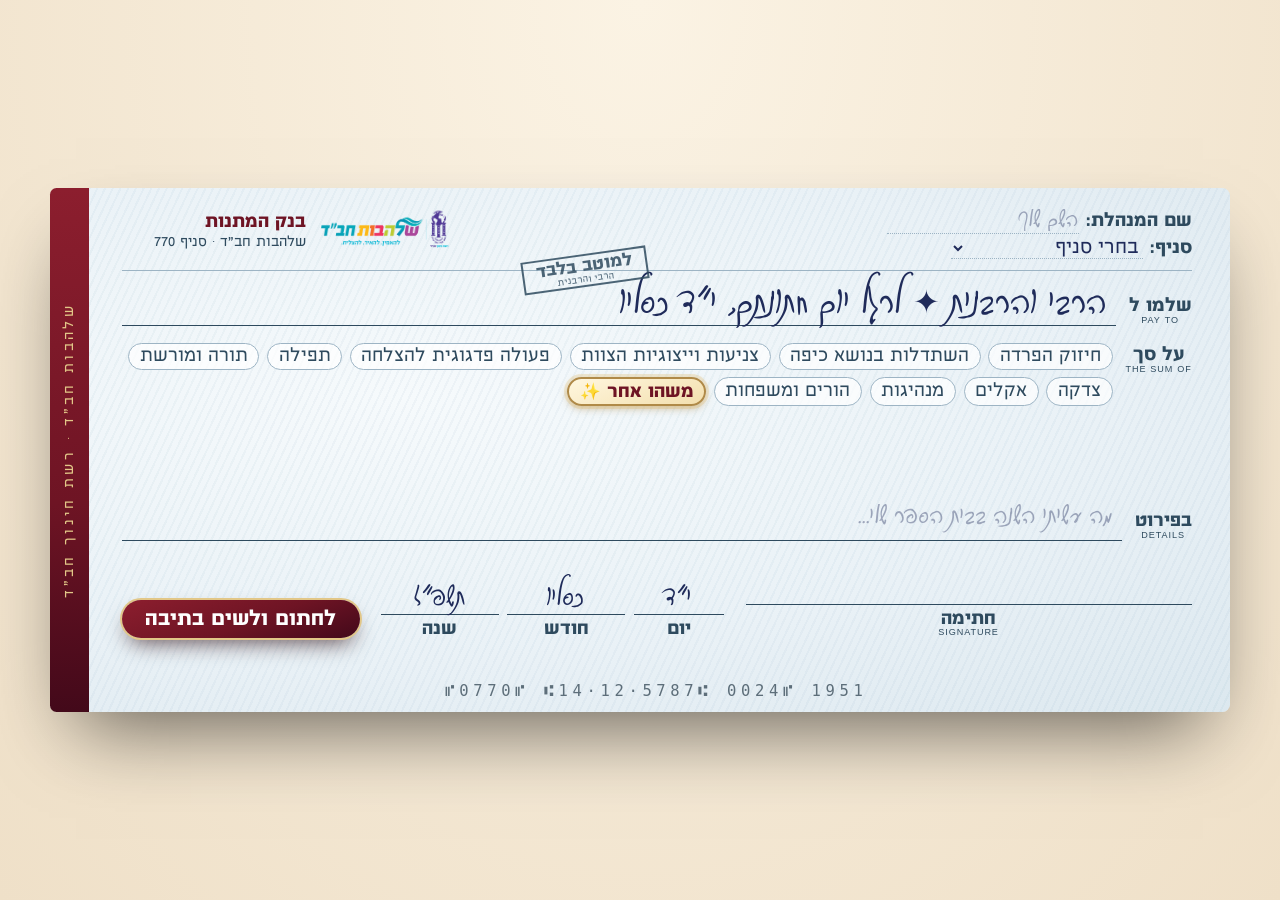
==== commit 195a4311: "תיבת הצ'קים: קטגוריות חדשות, מאגר איורים, תמונות הרבי והרבנית" ====
--- a/checks.html
+++ b/checks.html
@@ -30,6 +30,12 @@
 .hall .bg { position: absolute; inset: 0; background: url('images/checks/hall-floor.jpg') center / 100% 100% no-repeat; }
 .hall::after { content: ''; position: absolute; inset: 0; background: radial-gradient(ellipse at 50% 72%, transparent 30%, rgba(30,12,6,.35) 100%); pointer-events: none; }
 /* החריץ בתיבה שבתמונה — יעד הצ'ק העף */
+/* תמונות הרבי והרבנית מהחתונה — במסגרות זהב על הווילון */
+.portrait { position: absolute; top: 31%; width: 10.5%; aspect-ratio: 210 / 263; transform: translateX(-50%); z-index: 3; padding: .55%; background: linear-gradient(145deg, #f3dfa0, #b08a48 35%, #e9cf8c 55%, #8f6b2e 100%); box-shadow: 0 1.2vw 2vw -0.6vw rgba(70,40,10,.55), inset 0 0 0 1px rgba(255,240,200,.6); }
+.portrait::before { content: ''; position: absolute; left: 50%; bottom: 100%; width: 40%; height: 2.2vw; transform: translateX(-50%); border: 2px solid #b08a48; border-bottom: 0; border-radius: 50% 50% 0 0 / 100% 100% 0 0; }
+.portrait span { display: block; width: 100%; height: 100%; padding: 7%; background: #fbf6ec; box-shadow: inset 0 0 0 1px rgba(176,138,72,.5); }
+.portrait img { width: 100%; height: 100%; object-fit: cover; display: block; filter: sepia(.15) contrast(1.05); }
+.portrait.r { left: 84%; } .portrait.l { left: 72.4%; }
 .box { position: absolute; left: 50%; bottom: 12.3%; width: 26%; aspect-ratio: 1; transform: translateX(-50%); z-index: 6; border: 0; padding: 0; background: none; cursor: pointer; transition: transform .25s; }
 .box img { width: 100%; height: 100%; display: block; position: relative; }
 /* עומדת על הרצפה: צל מגע צמוד והשתקפות עדינה בשיש */
@@ -233,6 +239,8 @@
 <body>
 <div class="hall" id="hall">
   <div class="bg"></div>
+  <div class="portrait r"><span><img src="images/rebbe.jpg" alt="הרבי ביום החתונה"></span></div>
+  <div class="portrait l"><span><img src="images/rebbetzin.jpg" alt="הרבנית ביום החתונה"></span></div>
   <div class="slot" id="box"></div>
   <button class="box" id="open" aria-label="לשים צ׳ק בתיבה"><img class="refl" src="images/checks/box-plain.png" alt=""><img src="images/checks/box-plain.png" alt="תיבת הצ׳קים"><span class="slot" id="box"></span></button>
 </div>
@@ -313,15 +321,14 @@
 
 // קטגוריות: שם על הצ'ק + איור
 const CATS = [
-  ['hafrada', 'חיזוק הפרדה'], ['kippah', 'השתדלות בנושא כיפה'], ['tzniut', 'צניעות ולבוש'], ['staff', 'חיזוק הצוות'],
-  ['pedagogy', 'פעולה פדגוגית להצלחה'], ['tefila', 'תפילה'], ['torah', 'לימוד תורה'], ['shabbat', 'שבת'],
-  ['tzedaka', 'צדקה'], ['ahava', 'חסד ואהבת ישראל'], ['parents', 'הורים ומשפחות'], ['mivtzaim', 'מבצעים והפצת יהדות'],
+  ['hafrada', 'חיזוק הפרדה'], ['kippah', 'השתדלות בנושא כיפה'], ['staff', 'צניעות וייצוגיות הצוות'], ['pedagogy', 'פעולה פדגוגית להצלחה'],
+  ['tefila', 'תפילה'], ['torah', 'תורה ומורשת'], ['tzedaka', 'צדקה'], ['ahava', 'אקלים'], ['manhigut', 'מנהיגות'], ['parents', 'הורים ומשפחות'],
   ['other', 'משהו אחר ✨'],
 ];
 const CAT_NAME = Object.fromEntries(CATS);
-const pics = (c) => c.cat === 'hafrada' ? ['images/checks/hafrada-girls.png', 'images/checks/hafrada-boys.png']
-  : c.cat === 'other' ? (c.img ? [(c.img.startsWith('/') ? (apiBase() || '') : '') + c.img] : [])
-  : [`images/checks/${c.cat}.png`];
+const pics = (c) => c.img ? c.img.split('|').map((p) => (p.startsWith('/') ? (apiBase() || '') : '') + p)
+  : (c.cat === 'other' || c.gen || c.cat === 'manhigut') ? []
+  : c.cat === 'hafrada' ? ['images/checks/hafrada-girls.png', 'images/checks/hafrada-boys.png'] : [`images/checks/${c.cat}.png`];
 const pkgHtml = (c) => `<img class="base" src="images/checks/gift-flaps-open.png" alt=""><div class="pics${c.cat === 'hafrada' ? ' two' : ''}">${picsHtml(c)}</div><img class="front" src="images/checks/gift-front.png" alt="">`;
 const picsHtml = (c) => { const p = pics(c); return p.length ? p.map((s) => `<img src="${esc(s)}" alt="">`).join('') : '<div class="pending"><i></i></div>'; };
 
@@ -420,7 +427,7 @@
   showBusy = true; const [c, done] = it;
   showGift(c, true);
   const finish = () => shrinkTo(c).then(() => { showing.delete(c.id); render(); done(); nextShow(); });
-  const needWait = c.cat === 'other' && !c.img && !demo;
+  const needWait = !c.img && (c.cat === 'other' || c.gen) && !demo;
   if (!needWait) return void setTimeout(finish, 6500);
   const t0 = Date.now();
   const tick = setInterval(() => {
@@ -503,8 +510,8 @@
 if (demo) {
   // דוגמאות להצגה בלבד — לא נשמרות בשרת
   const D = [['חני קרניאל', 'גדרה', 'hafrada', 'הפרדה מלאה בהפסקות ובחצר'], ['שייני וולסוב', 'רמת ישי', 'kippah', 'כל הבנים מגיעים עם כיפה'], ['שטרנה שנור', 'גני תקווה', 'staff', 'ערב גיבוש לצוות'],
-    ['שרי הר צבי', 'חולון', 'pedagogy', 'תוכנית קריאה — כל הכיתות עלו ברמה'], ['מושקא ערד', 'באר יעקב', 'shabbat', 'קבלת שבת שבועית עם ההורים'], ['אילה פרחאן', 'נתניה', 'tefila', ''], ['רינה אלהרר', 'אשקלון', 'tzniut', '']];
-  state = { checks: D.map(([name, branch, cat, text], i) => ({ id: 'demo' + i, name, branch, cat, text, at: '' })) };
+    ['שרי הר צבי', 'חולון', 'pedagogy', 'תוכנית קריאה — כל הכיתות עלו ברמה'], ['מושקא ערד', 'באר יעקב', 'manhigut', 'מועצת תלמידות', 'images/checks/pool/manhigut-1.png'], ['אילה פרחאן', 'נתניה', 'ahava', 'שבוע של חיבוק לכל תלמידה'], ['רינה אלהרר', 'אשקלון', 'staff', 'קוד לבוש מכובד לצוות']];
+  state = { checks: D.map(([name, branch, cat, text, img], i) => ({ id: 'demo' + i, name, branch, cat, text, img: img || null, at: '' })) };
   render();
 } else { await refresh(); setInterval(refresh, screen ? 3000 : 5000); }
 addEventListener('resize', render);
